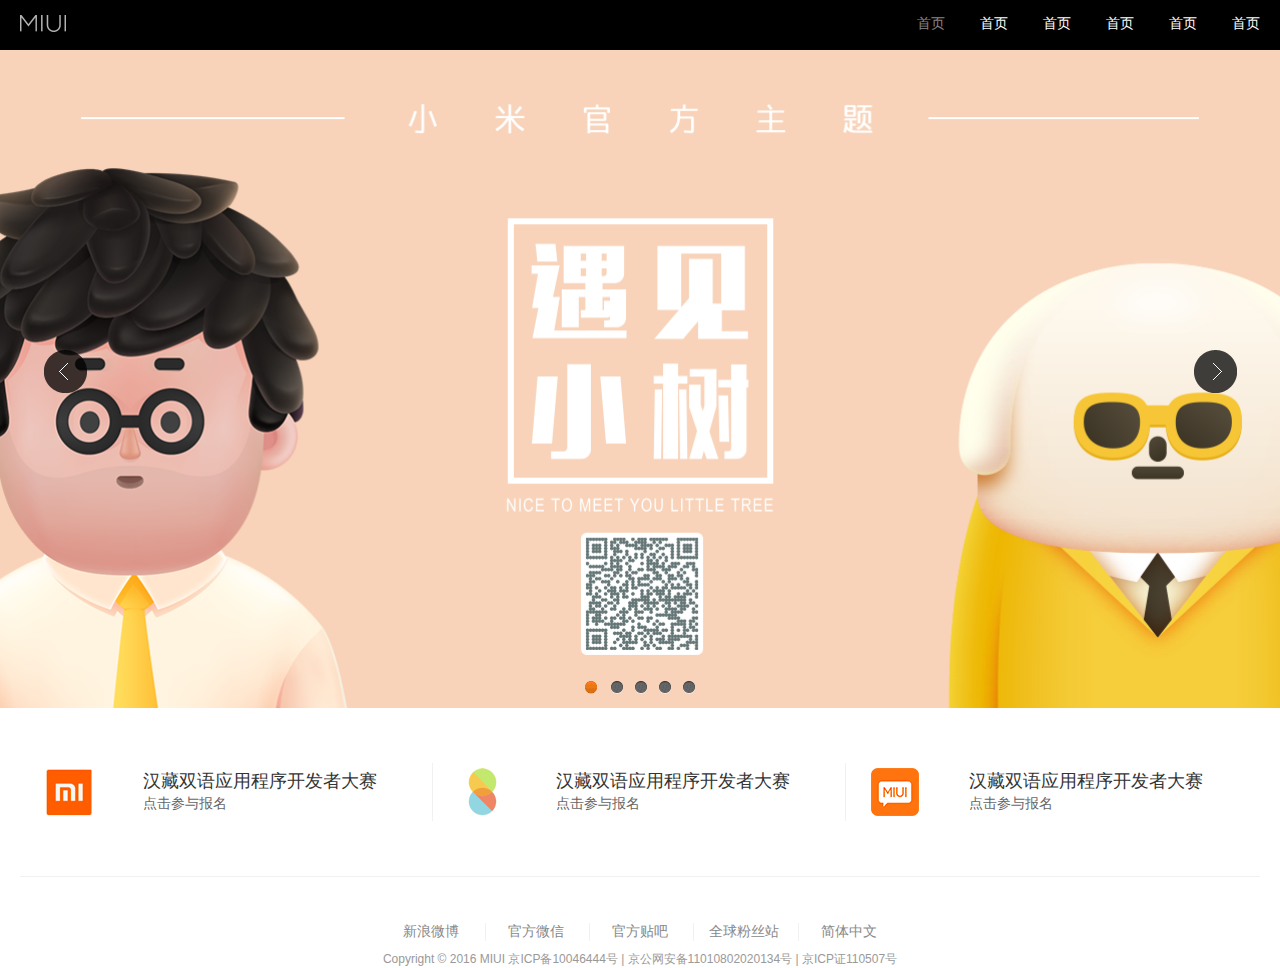
==== index.html @ 0b0eaee3 "Qmeng_miui02" ====
<!DOCTYPE html>
<html lang="en">
<head>
	<meta charset="UTF-8">
	<meta name="viewport" content="width=device-width, initial-scale=1.0">
	<meta http-equiv="X-UA-Compatible" content="ie=edge">
	<link rel="stylesheet" href="css/master.css">
	<title>小米官网首页</title>
</head>
<body>
<div class="wrap">

	<!-- header start -->
	<div class="header-bg">
		<div class="header content">
			<div class="logo flt"><a href="/">lvci</a></div>
			<ul class="nav frt">
				<li class="active"><a href="/">首页</a></li>
				<li><a href="/">首页</a></li>
				<li><a href="/">首页</a></li>
				<li><a href="/">首页</a></li>
				<li><a href="/">首页</a></li>
				<li><a href="/">首页</a></li>
			</ul>
		</div>
	</div>
	<!-- header end -->

	<!-- focus start -->
	<div class="focus">
		<div class="flexslider">
			<ul class="slides clearfix">
				<li style="background:url(images/activity_34.png) 50% 0 no-repeat; background-size:cover;"></li>
				<li style="background:url(images/activity_35.png) 50% 0 no-repeat; background-size:cover;"></li>
				<li style="background:url(images/activity_36.png) 50% 0 no-repeat; background-size:cover;"></li>
				<li style="background:url(images/activity_37.jpg) 50% 0 no-repeat; background-size:cover;"></li>
				<li style="background:url(images/activity_38.png) 50% 0 no-repeat; background-size:cover;"></li>
			</ul>
		</div>
	</div>
	<!-- focus end -->

	<!-- module start -->
	<div class="module">
		<div class="app-body content">
			<ul class="app-box clearfix">
				<li>
					<a class="app-link" href="">
						<img class="app-img" src="images/icons_miui.png" alt="">
						<span class="app-desc">
							<span class="desc-t3">汉藏双语应用程序开发者大赛</span>
							<span class="click-text">点击参与报名</span>
						</span>
					</a>
				</li>
				<li>
					<a class="app-link" href="">
						<img class="app-img" src="images/icons_m8.png" alt="">
						<span class="app-desc">
							<span class="desc-t3">汉藏双语应用程序开发者大赛</span>
							<span class="click-text">点击参与报名</span>
						</span>
					</a>
				</li>
				<li>
					<a class="app-link" href="">
						<img class="app-img" src="images/icons_miui_bbs.png" alt="">
						<span class="app-desc">
							<span class="desc-t3">汉藏双语应用程序开发者大赛</span>
							<span class="click-text">点击参与报名</span>
						</span>
					</a>
				</li>
			</ul>
		</div>
	</div>
	<!-- module end-->

	<!-- footer start -->
	<div class="footer">
		<div class="content clearfix">
			<ul class="footer-link">
				<li><a href="/">新浪微博</a></li>
				<li><a href="/">官方微信</a></li>
				<li><a href="/">官方贴吧</a></li>
				<li><a href="/">全球粉丝站</a></li>
				<li><a href="/">简体中文</a></li>
			</ul>
			<p class="copyright">Copyright © 2016 MIUI 京ICP备10046444号 | 京公网安备11010802020134号 | 京ICP证110507号</p>
		</div>
	</div>
	<!-- footer end -->
</div>


<!-- focus js -->
<script type="text/javascript" src="js/jquery-1.7.2.min.js"></script>
<script type="text/javascript" src="js/jquery.flexslider-min.js"></script>
<script type="text/javascript">
$(document).ready(function(){
	$('.flexslider').flexslider({
		directionNav: true,
		pauseOnAction: false
	});
});
</script>
<!-- focus js end -->



<!-- click add start -->
<script>
var clickCount = 0, $i=$('<b>');
    $i.css({
    'z-index':99999,
    'position':'absolute',
    'color':'red',
    'display':'none'
    });
    $('body').append($i);
    $(document).on('click',function(e){
    var x = e.pageX, y = e.pageY;
    $i.text('+'+(++clickCount)).css({
    'display':'block',
    'top':y-15,
    'left':x,
    'opacity':1

    }).stop(true,false).animate({
    'top':y-180,
    'opacity':0
    },800,function(){
    $i.hide();
    });
    e.stopPropagation();
});
</script>
<!-- click add end -->



</body>
</html>
---- css/master.css ----
/*重置样式*/
body,div,p,ul,ol,dl,dt,dd,li,form,input,table,th,td,img,h1,h2,h3,h4,h5,h6 {margin: 0; padding: 0;}
body { background: #fff; font-size: 12px; font-style: normal; font-family:'Microsoft Yahei','微软雅黑','Simsun','宋体','Arial', sans-serif; color: #000;}
em, b, i {font-style:normal;}
li {list-style:none;}
img {border:0;}
a { text-decoration:none; color:#888;}
a:hover { text-decoration:underline; color:#f50;}
table { border-spacing:0; border-collapse:collapse;}

.flt {float: left;}
.frt {float: right;}

.clearfix { *zoom: 1;}
.clearfix:before, .clearfix:after { display: table; line-height: 0; content: "";}
.clearfix:after { clear: both;}

/*layout start*/
/*head start*/
.header-bg {
    height: 50px;
    background: #000;
}

.header{
    height: 20px;
    padding: 15px 0;
}
.content{
    width: 1240px;
    margin: 0 auto;
}

.logo{
    position: relative;
    width: 46px;
    height: 17px;
    background: url("../images/logo.png");
}

.logo a{
    display:inline-block;
    width: 46px;
    height: 17px;
    font-size: 0;
}

.nav li{
    float: left;
}

.nav li a{
    display: inline-block;
    margin-left: 35px;
    font-size: 14px;
    color: #fff;
}

.nav li.active a{
    color: #868686;
}
/*head end*/

/*focus start*/
.focus {
    height: 658px;
    background-color: #08c;
}

.flexslider {
    position: relative;
    height: 658px;
    overflow: hidden;
    background: url("../images/loading.gif") 50% no-repeat;
}

.slides {
    position: relative;
    z-index: 1;
}

.slides li {
    height: 658px;
}

.flex-control-nav {
    position: absolute;
    bottom: 10px;
    z-index: 2;
    width: 100%;
    text-align: center;
}

.flex-control-nav li {
    display: inline-block;
    width: 14px;
    height: 14px;
    margin: 0 5px;
    *display: inline;
    zoom: 1;
}

.flex-control-nav a {
    display: inline-block;
    width: 14px;
    height: 14px;
    line-height: 40px;
    overflow: hidden;
    background: url("../images/dot.png") right 0 no-repeat;
    cursor: pointer;
}

.flex-control-nav .flex-active {
    background-position: 0 0;
}

.flex-direction-nav {
    position: absolute;
    z-index: 3;
    width: 100%;
    top: 45%;
}

.flex-direction-nav li a {
    display: block;
    width: 50px;
    height: 50px;
    overflow: hidden;
    cursor: pointer;
    position: absolute;
}

.flex-direction-nav li a.flex-prev {
    left: 40px;
    background: url("../images/prev.png") center center no-repeat;
}

.flex-direction-nav li a.flex-next {
    right: 40px;
    background: url("../images/next.png") center center no-repeat;
}

/*focus  end*/

/*module start*/
.module{
    height: 165px;
}
.app-body{
    height: 58px;
    padding: 55px 0;
    border-bottom: 1px solid #f1f1f1;
}

.app-box li{
    float: left;
    width: 412px;
    height: 53px;
    padding-top: 5px;
    border-left: 1px solid #f1f1f1;
}
.app-box li:first-child{
    border: 0;
}

.app-img{
    float:left;
    width: 48px;
    height: 48px;
    margin: 0 50px 0 25px;
}

.app-desc{
  float: left;
  width: 280px;
}

.app-desc span {
    display: block;
}
.desc-t3{
  font-size: 18px;
  line-height: 1.5;
  color: #333;
}
.click-text{
  font-size: 14px;
  color: #666;
}
.app-link:hover .desc-t3,
.app-link:hover .click-text {
    color: #f78200;
}
/*module end*/

/*module-list start*/
.module-list{
    min-height: 600px;
    /*background: #e3e3e3;*/
}



/*article left start*/
.article-list{
    width: 940px;
    /*background: #eee;*/
    padding: 20px 0;
}

.article-list li{
    padding: 20px 0;
    border-top: 1px dashed #e1e1e1;
}
.article-list li:first-child{
    border: 0;
}

.article-list li >a,
.article-list li >span{
    display: block;
}
.article-list li .article-title:hover {
    text-decoration: none;
    color: #f50;
    cursor: pointer;
}

.article-list li .article-title,
.article-list li .article-overview{
    line-height: 1.6;
}

.article-list li .article-title{
    padding-bottom: 12px;
    font-size: 22px;
    color: #333;
}

.article-list li .article-overview{
    font-size: 14px;
    color: #666;
}

.article-info{
    display: block;
    padding: 10px 0;
    color: #999;
}

.article-info >a,
.article-info >small{
    display:inline-block;
    margin-right: 10px;
}

.article-info >a{
    padding: 2px 5px;
    border-radius: 4px;
    border: 1px solid #09c;
}

/*article left end*/

/*article right*/
.article-sidebar{
    width: 280px;
    /*background: #f3f3f3;*/
    margin: 40px 0 0 20px;
    min-height: 900px;
}

.article-right-title{
    width: 260px;
    height: 35px;
    background: #ccc;
    border-left:10px solid #888;
    padding-left: 10px;
    font-size: 14px;
    line-height: 35px;
    font-weight: bold;
    color: #333;
    text-align: left;
}

.video-box{
    margin: 10px 0;
}

.video-box li{
    height: 66px;
    margin-bottom: 15px;
    background: #f3f3f3;
}


.item-pic{
    position: relative;
    float: left;
    width: 120px;
    height: 66px;
    margin: 0 10px;
}

.item-pic .icons-play{
    display: none;
    position: absolute;
    top: 0;
    left: 0;
    width: 120px;
    height: 66px;
    background: url("../images/play.png") no-repeat;
    background-size: cover;
}

.item-pic:hover .icons-play{
    display: block;
}

.video-box li .item-title{
    padding: 2px;
    font-size: 14px;
    line-height: 1.6;
    color: #666;
}

/*redianfenxiang-box start*/
.redianfenxiang-content{
    padding: 10px 0;
}

.redianfenxiang-content >li{
    height: 30px;
    line-height: 30px;
    /*list-style-image: url("../images/gray_dot.png");*/
    padding-left: 15px;
    border-bottom: 1px dashed #e1e1e1;
    background: url("../images/gray_dot.png") no-repeat left;
}

.redianfenxiang-content li >a{
    font-size: 14px;
    line-height: 1.6;
    color: #666;
    cursor: pointer;
}

.redianfenxiang-content li >a:hover{
    text-decoration:underline;
    color:#f50;
}
/*redianfenxiang-box end*/

/*article end*/


/*module-list end*/

/*footer start*/
.footer-link{
    text-align: center;
    margin: 50px 0 10px;
}

.footer-link li{
  display: inline-block;
  width: 100px;
  color: #666;
  font-size: 14px;
  border-left: 1px solid #f1f1f1;
}

.footer-link li:first-child{
  border: 0;
}

.weixin{
    position: relative;
}

.weixin img{
    position: absolute;
    left: -20px;
    width: 150px;
    height: 150px;
    bottom: 20px;
    display: none;
}

/*hover后,效果未实现*/
.weixin >a:hover .weixin img{
    display: block;
}

.copyright{
  text-align: center;
  color: #999;
}
/*footer end*/
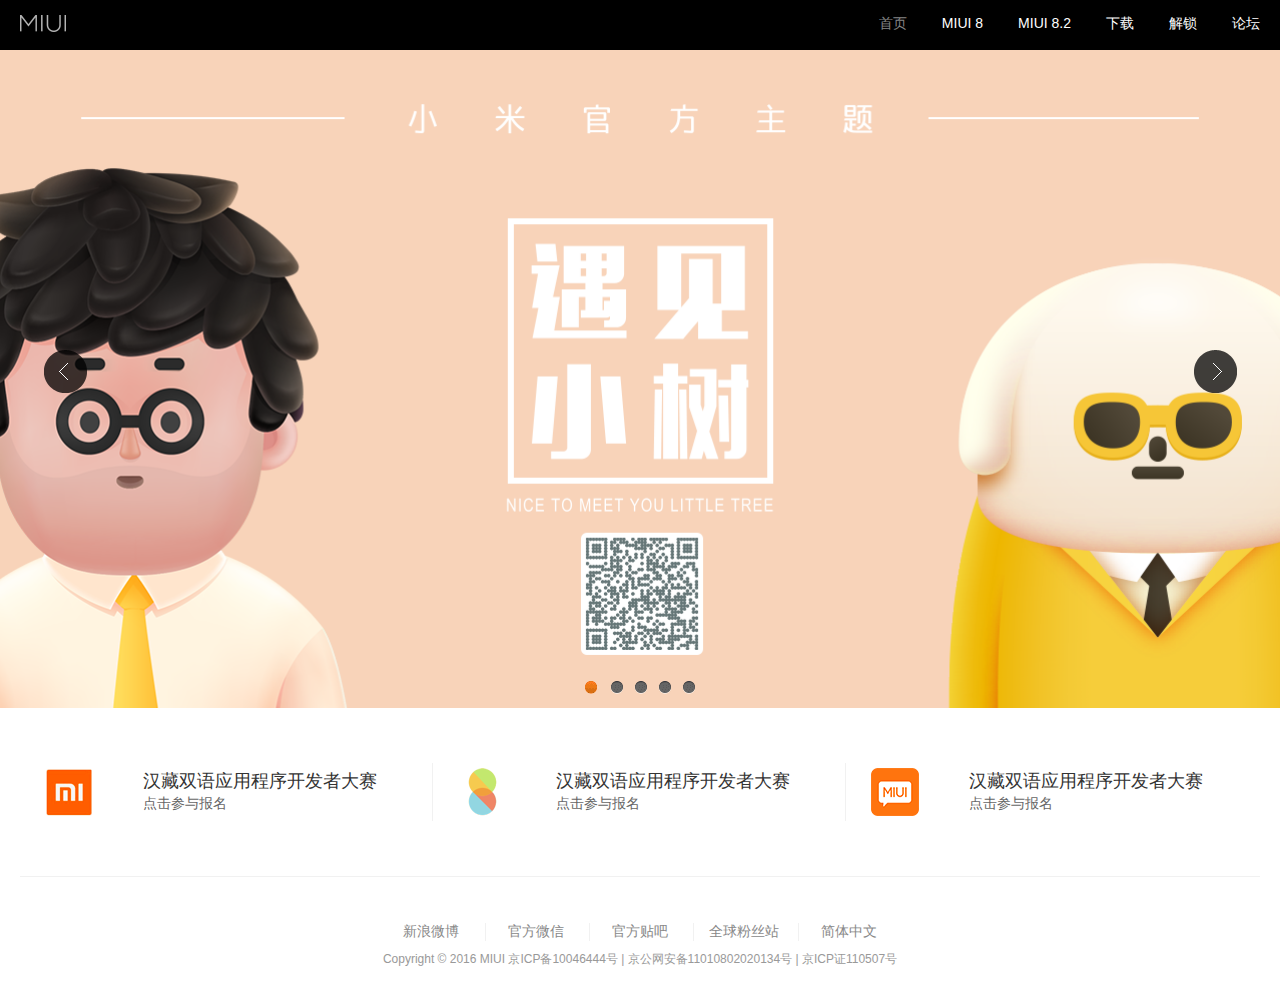
==== commit 085d37d0: "我修改了样式并添加了flip-over翻页" ====
--- a/index.html
+++ b/index.html
@@ -16,11 +16,11 @@
 			<div class="logo flt"><a href="/">lvci</a></div>
 			<ul class="nav frt">
 				<li class="active"><a href="/">首页</a></li>
-				<li><a href="/">首页</a></li>
-				<li><a href="/">首页</a></li>
-				<li><a href="/">首页</a></li>
-				<li><a href="/">首页</a></li>
-				<li><a href="/">首页</a></li>
+				<li><a href="/">MIUI 8</a></li>
+				<li><a href="/">MIUI 8.2</a></li>
+				<li><a href="/">下载</a></li>
+				<li><a href="/">解锁</a></li>
+				<li><a href="/">论坛</a></li>
 			</ul>
 		</div>
 	</div>
--- a/css/master.css
+++ b/css/master.css
@@ -5,7 +5,8 @@
 li {list-style:none;}
 img {border:0;}
 a { text-decoration:none; color:#888;}
-a:hover { text-decoration:underline; color:#f50;}
+a:hover { text-decoration: underline; color:#f50;}
+
 table { border-spacing:0; border-collapse:collapse;}
 
 .flt {float: left;}
@@ -54,6 +55,11 @@
     margin-left: 35px;
     font-size: 14px;
     color: #fff;
+}
+
+.nav li a:hover{
+  color: #868686;
+  text-decoration: none;
 }
 
 .nav li.active a{
@@ -273,8 +279,8 @@
 .article-right-title{
     width: 260px;
     height: 35px;
-    background: #ccc;
-    border-left:10px solid #888;
+    background: #f3f3f3;
+    border-left:10px solid #e9e9e9;
     padding-left: 10px;
     font-size: 14px;
     line-height: 35px;
@@ -292,7 +298,6 @@
     margin-bottom: 15px;
     background: #f3f3f3;
 }
-
 
 .item-pic{
     position: relative;
@@ -322,7 +327,39 @@
     font-size: 14px;
     line-height: 1.6;
     color: #666;
-}
+    text-decoration: none;
+}
+
+.video-box li .item-title:hover{
+  color: #f50;
+  text-decoration: none;
+}
+
+/*flip-over start*/
+.flip-over{
+    margin-top: 15px;
+    text-align: center;
+    height: 30px;
+    zoom: normal;
+}
+.flip-over a{
+  display: inline-block;
+  height: 28px;
+  line-height: 28px;
+  background: #fff;
+  margin: 0 10px;
+  padding: 5px 10px;
+  border-radius: 2px;
+  border: 1px solid #e3e3e3;
+  color: #868686;
+}
+
+.flip-over a.active{
+  background: #666;
+  color: #fff;
+}
+/*flip-over end*/
+
 
 /*redianfenxiang-box start*/
 .redianfenxiang-content{
@@ -342,13 +379,13 @@
     font-size: 14px;
     line-height: 1.6;
     color: #666;
-    cursor: pointer;
 }
 
 .redianfenxiang-content li >a:hover{
-    text-decoration:underline;
-    color:#f50;
-}
+  color: #f50;
+  text-decoration: none;
+}
+
 /*redianfenxiang-box end*/
 
 /*article end*/
@@ -395,5 +432,6 @@
 .copyright{
   text-align: center;
   color: #999;
+  padding-bottom: 20px;
 }
 /*footer end*/
